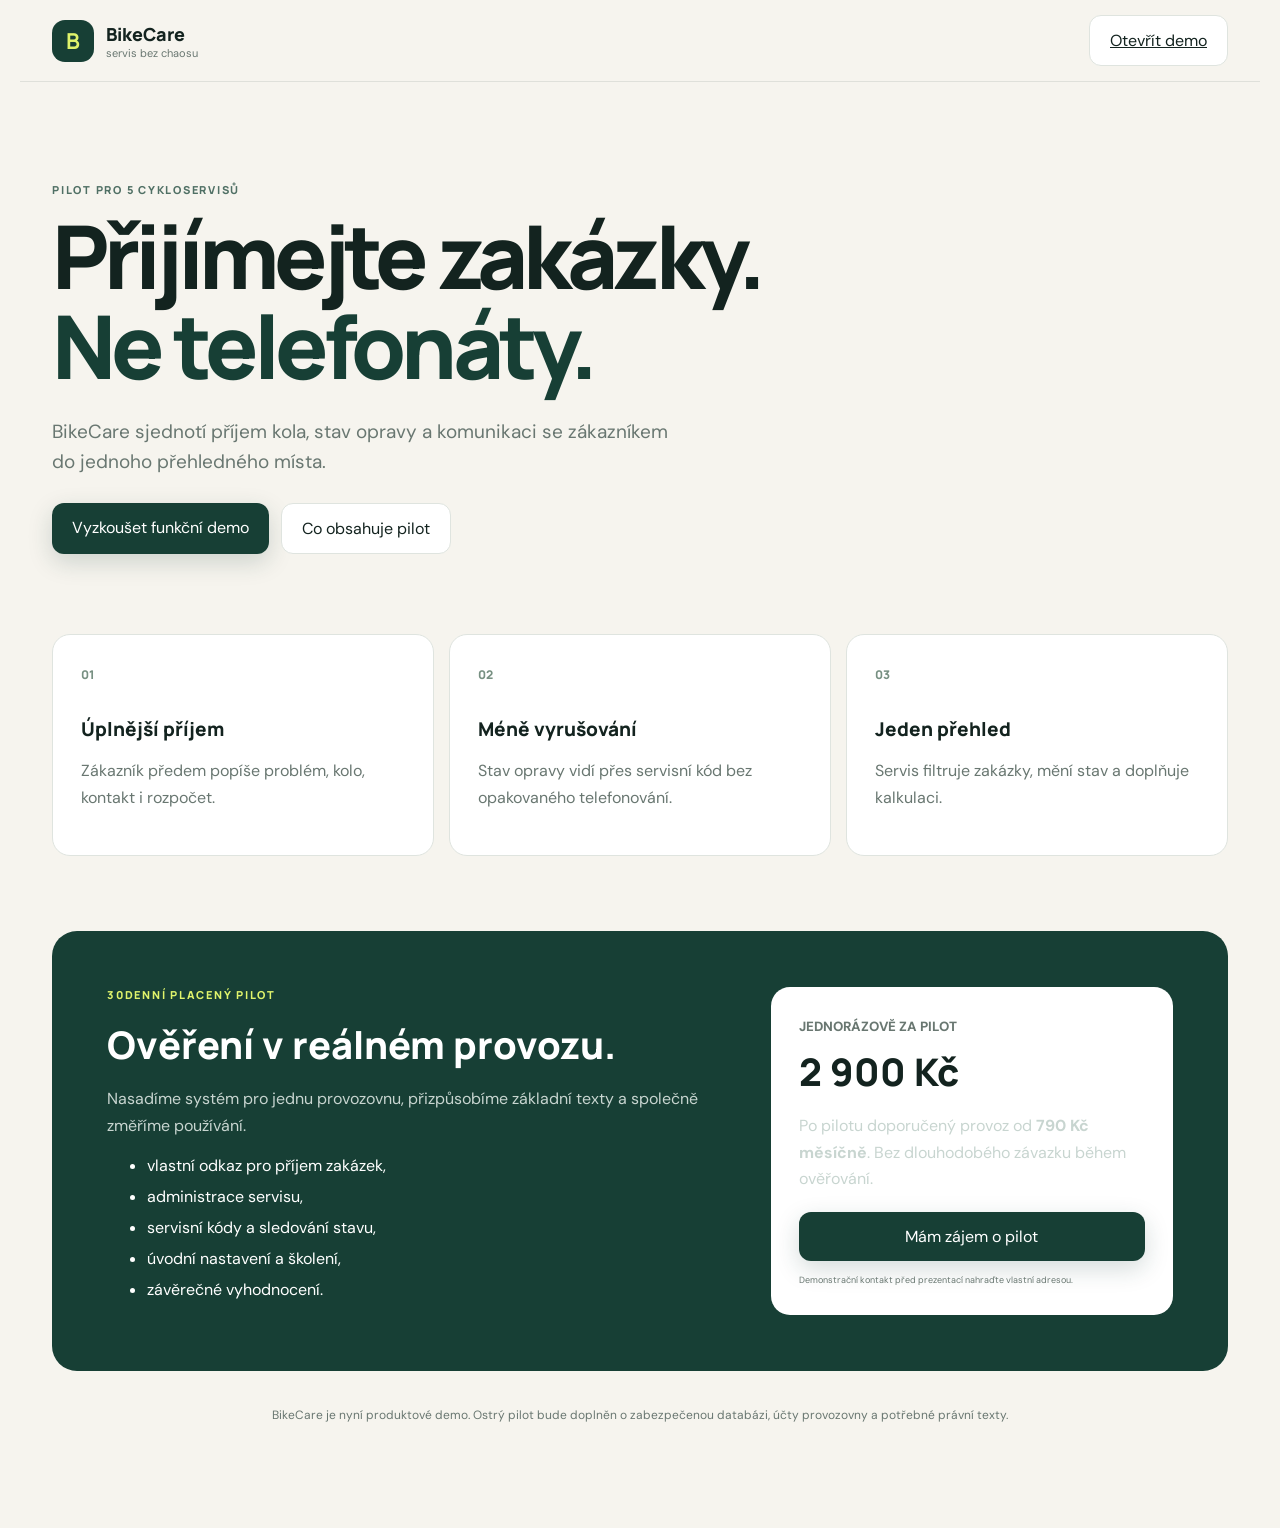
==== pilot.html @ c49219d4 "Add BikeCare pilot sales and deployment package" ====
<!doctype html><html lang="cs"><head><meta charset="UTF-8"><meta name="viewport" content="width=device-width,initial-scale=1"><meta name="description" content="Pilotní program BikeCare pro české cykloservisy."><title>BikeCare Pilot — digitální příjem pro cykloservisy</title><link rel="preconnect" href="https://fonts.googleapis.com"><link rel="preconnect" href="https://fonts.gstatic.com" crossorigin><link href="https://fonts.googleapis.com/css2?family=DM+Sans:wght@400;500;600;700&family=Manrope:wght@600;700;800&display=swap" rel="stylesheet"><link rel="stylesheet" href="styles.css"><link rel="stylesheet" href="sales.css"></head>
<body><header class="topbar"><a class="brand" href="index.html"><span class="brand-mark">B</span><span><strong>BikeCare</strong><small>servis bez chaosu</small></span></a><a class="btn secondary" href="index.html">Otevřít demo</a></header><main class="sales-page">
<section class="sales-hero"><p class="eyebrow">PILOT PRO 5 CYKLOSERVISŮ</p><h1>Přijímejte zakázky.<br><em>Ne telefonáty.</em></h1><p class="lead">BikeCare sjednotí příjem kola, stav opravy a komunikaci se zákazníkem do jednoho přehledného místa.</p><div class="hero-actions"><a class="btn primary" href="index.html">Vyzkoušet funkční demo</a><a class="btn secondary" href="#pilot">Co obsahuje pilot</a></div></section>
<section class="problem-grid"><article><b>01</b><h3>Úplnější příjem</h3><p>Zákazník předem popíše problém, kolo, kontakt i rozpočet.</p></article><article><b>02</b><h3>Méně vyrušování</h3><p>Stav opravy vidí přes servisní kód bez opakovaného telefonování.</p></article><article><b>03</b><h3>Jeden přehled</h3><p>Servis filtruje zakázky, mění stav a doplňuje kalkulaci.</p></article></section>
<section id="pilot" class="pilot-offer"><div><p class="eyebrow">30DENNÍ PLACENÝ PILOT</p><h2>Ověření v reálném provozu.</h2><p>Nasadíme systém pro jednu provozovnu, přizpůsobíme základní texty a společně změříme používání.</p><ul><li>vlastní odkaz pro příjem zakázek,</li><li>administrace servisu,</li><li>servisní kódy a sledování stavu,</li><li>úvodní nastavení a školení,</li><li>závěrečné vyhodnocení.</li></ul></div><aside class="price-card"><small>JEDNORÁZOVĚ ZA PILOT</small><strong>2 900 Kč</strong><p>Po pilotu doporučený provoz od <b>790 Kč měsíčně</b>. Bez dlouhodobého závazku během ověřování.</p><a class="btn primary" href="mailto:pilot@bikecare.cz?subject=Mám zájem o pilot BikeCare">Mám zájem o pilot</a><small class="fine">Demonstrační kontakt před prezentací nahraďte vlastní adresou.</small></aside></section>
<section class="pilot-note"><p>BikeCare je nyní produktové demo. Ostrý pilot bude doplněn o zabezpečenou databázi, účty provozovny a potřebné právní texty.</p></section></main></body></html>
---- styles.css ----
:root{--ink:#13231f;--forest:#173f35;--mint:#dff36b;--cream:#f6f4ee;--paper:#fff;--line:#dfe4df;--muted:#697771;--orange:#ef815d;--shadow:0 20px 60px rgba(20,50,42,.12)}*{box-sizing:border-box}body{margin:0;background:var(--cream);color:var(--ink);font-family:'DM Sans',system-ui,sans-serif}.app-shell{min-height:100vh}.topbar{height:82px;max-width:1240px;margin:auto;display:flex;align-items:center;justify-content:space-between;padding:0 32px;border-bottom:1px solid rgba(20,50,42,.1)}.brand{display:flex;align-items:center;gap:12px;color:var(--ink);text-decoration:none}.brand-mark{display:grid;place-items:center;width:42px;height:42px;border-radius:13px;background:var(--forest);color:var(--mint);font:bold 22px Manrope}.brand strong,.brand small{display:block}.brand strong{font:800 18px Manrope}.brand small{font-size:11px;color:var(--muted)}nav{display:flex;align-items:center;gap:6px}.nav-link,.back{border:0;background:transparent;font:600 14px inherit;padding:11px 14px;color:var(--ink);cursor:pointer;border-radius:10px}.nav-link:hover,.back:hover{background:#e9ece6}.admin-link{background:var(--ink);color:white;margin-left:8px}.admin-link:hover{background:var(--forest)}main{max-width:1240px;margin:auto;padding:0 32px}.view{display:none;animation:appear .25s ease}.view.active{display:block}@keyframes appear{from{opacity:0;transform:translateY(5px)}}.hero-view.active{min-height:calc(100vh - 82px);display:grid;grid-template-columns:1.15fr .85fr;gap:70px;align-items:center;padding:70px 0 100px}.eyebrow{font:800 11px Manrope;letter-spacing:.16em;color:#507065;margin:0 0 14px}.hero-copy h1{font:800 clamp(46px,6vw,78px)/1.03 Manrope;margin:0;letter-spacing:-.055em}.hero-copy h1 em{color:var(--forest);font-style:normal}.lead{font-size:19px;line-height:1.6;color:var(--muted);max-width:620px;margin:26px 0}.hero-actions{display:flex;gap:12px;flex-wrap:wrap}.hero-actions.center{justify-content:center}.btn{border:0;border-radius:12px;padding:14px 20px;font:700 14px inherit;cursor:pointer;transition:.18s}.btn:hover{transform:translateY(-2px)}.btn.primary{background:var(--forest);color:#fff;box-shadow:0 8px 24px rgba(23,63,53,.18)}.btn.secondary{background:#fff;color:var(--ink);border:1px solid var(--line)}.trust-row{display:flex;gap:20px;margin-top:28px;font-size:12px;color:var(--muted)}.hero-card{background:var(--paper);border-radius:26px;padding:25px;box-shadow:var(--shadow);transform:rotate(1.3deg)}.card-top{display:flex;justify-content:space-between;font-size:13px;font-weight:700}.live-dot{color:#2a7d5b}.bike-visual{display:grid;place-items:center;height:230px;font-size:115px;background:linear-gradient(145deg,#edf0e9,#f9faf7);border-radius:19px;margin:22px 0}.order-mini{display:flex;justify-content:space-between;align-items:center;gap:15px}.order-mini small,.order-mini strong{display:block}.order-mini small{color:var(--muted);margin-bottom:5px}.code,.big-code{font:800 14px Manrope;background:#eef1eb;padding:8px 10px;border-radius:8px}.progress{display:grid;grid-template-columns:repeat(4,1fr);gap:4px;margin-top:23px}.progress span{height:6px;border-radius:5px;background:#dde3dc}.progress span:nth-child(-n+2){background:var(--mint)}.progress-labels{display:flex;justify-content:space-between;color:var(--muted);font-size:9px;margin-top:6px}.form-view,.tracking-view,.admin-view{padding:55px 0 90px}.section-heading{max-width:720px;margin-bottom:32px}.section-heading.narrow{margin-left:auto;margin-right:auto;text-align:center}.section-heading h2,.admin-header h2,.centered-view h2{font:800 38px/1.15 Manrope;letter-spacing:-.035em;margin:7px 0 12px}.section-heading>p:last-child,.admin-header p,.muted{color:var(--muted)}.back{padding-left:0;margin-bottom:32px}.intake-grid{display:grid;grid-template-columns:1fr 1fr;gap:18px}.form-card{background:#fff;padding:26px;border-radius:18px;border:1px solid var(--line)}.form-card.full{grid-column:1/-1}.form-card h3{font:800 16px Manrope;margin:0 0 22px}.field-row{display:grid;grid-template-columns:1fr 1fr;gap:15px}label{display:block;font-size:12px;font-weight:700;margin-bottom:15px}input,textarea,select{width:100%;margin-top:7px;border:1px solid #d8ded8;background:#fbfcfa;border-radius:10px;padding:13px 14px;font:500 14px inherit;color:var(--ink);outline:none}input:focus,textarea:focus,select:focus{border-color:#58917e;box-shadow:0 0 0 3px rgba(88,145,126,.12)}textarea{resize:vertical}.bike-types{display:grid;grid-template-columns:repeat(4,1fr);gap:9px;margin-bottom:20px}.bike-types label{margin:0}.bike-types input{position:absolute;opacity:0;width:1px}.bike-types span{display:flex;flex-direction:column;align-items:center;gap:7px;padding:16px 6px;border:1px solid var(--line);border-radius:12px;cursor:pointer;font-size:23px}.bike-types b{font-size:11px}.bike-types input:checked+span{border-color:var(--forest);background:#f0f5e3;box-shadow:inset 0 0 0 1px var(--forest)}.consent{font-weight:500;color:var(--muted)}.consent input{width:auto;margin-right:7px}.submit{float:right;min-width:220px}.centered-view.active{display:flex;min-height:calc(100vh - 82px);flex-direction:column;align-items:center;justify-content:center;text-align:center}.success-icon{display:grid;place-items:center;width:72px;height:72px;border-radius:50%;background:var(--mint);font-size:30px;margin-bottom:22px}.big-code{border:0;color:var(--forest);font-size:25px;padding:13px 20px;cursor:pointer;margin:3px 0 12px}.tracking-search{display:flex;max-width:570px;margin:0 auto 24px;background:#fff;border:1px solid var(--line);padding:7px;border-radius:15px;box-shadow:0 10px 35px rgba(20,50,42,.08)}.tracking-search input{border:0;background:transparent;margin:0;font-size:18px;text-transform:uppercase}.tracking-search input:focus{box-shadow:none}.tracking-result{max-width:820px;margin:30px auto;background:white;padding:30px;border-radius:20px;box-shadow:var(--shadow)}.tracking-result.hidden,.hidden{display:none!important}.track-top{display:flex;justify-content:space-between;align-items:start;border-bottom:1px solid var(--line);padding-bottom:20px}.track-top h3{font:800 25px Manrope;margin:4px 0}.status-pill{display:inline-block;padding:7px 10px;border-radius:20px;background:#edf3d4;font-size:11px;font-weight:800}.timeline{display:grid;grid-template-columns:repeat(4,1fr);margin:34px 0}.timeline-step{position:relative;text-align:center;color:#9aa49f;font-size:11px;font-weight:700}.timeline-step:before{content:'';display:block;width:15px;height:15px;border-radius:50%;background:#d9ded9;margin:0 auto 11px;position:relative;z-index:2}.timeline-step:not(:last-child):after{content:'';height:3px;background:#d9ded9;position:absolute;left:50%;right:-50%;top:6px}.timeline-step.done:before,.timeline-step.done:not(:last-child):after{background:var(--forest)}.timeline-step.current:before{box-shadow:0 0 0 6px var(--mint);background:var(--forest)}.track-grid,.dialog-grid{display:grid;grid-template-columns:1fr 1fr;gap:14px}.info-box{background:#f6f7f3;padding:16px;border-radius:12px}.info-box small{display:block;color:var(--muted);margin-bottom:5px}.info-box strong{font-size:14px}.admin-header{display:flex;justify-content:space-between;align-items:end;margin-bottom:28px}.admin-header h2{margin:4px 0}.stats{display:grid;grid-template-columns:repeat(4,1fr);gap:14px;margin-bottom:18px}.stat-card{background:white;border:1px solid var(--line);border-radius:15px;padding:18px}.stat-card small{color:var(--muted)}.stat-card strong{display:block;font:800 28px Manrope;margin-top:8px}.admin-panel{background:#fff;border:1px solid var(--line);border-radius:18px;overflow:hidden}.panel-toolbar{display:flex;align-items:center;justify-content:space-between;padding:20px}.panel-toolbar h3{margin:0;font:800 18px Manrope}.toolbar-actions{display:flex;gap:8px}.toolbar-actions input,.toolbar-actions select{margin:0;width:260px;padding:10px}.toolbar-actions select{width:155px}.orders-table-wrap{overflow:auto}table{border-collapse:collapse;width:100%;font-size:12px}th{text-align:left;color:var(--muted);font-size:10px;letter-spacing:.08em;text-transform:uppercase;padding:12px 18px;background:#fafbf8}td{padding:15px 18px;border-top:1px solid #edf0ec;white-space:nowrap}td.issue{max-width:220px;overflow:hidden;text-overflow:ellipsis}.order-code{font-weight:800}.table-btn{background:#eef2ed;border:0;border-radius:7px;padding:7px 10px;cursor:pointer}.status-select{margin:0;padding:7px 9px;font-size:11px;min-width:120px}.empty{text-align:center;color:var(--muted);padding:45px}dialog{border:0;border-radius:20px;padding:0;width:min(640px,calc(100% - 30px));box-shadow:0 25px 100px rgba(0,0,0,.3)}dialog::backdrop{background:rgba(10,28,23,.55);backdrop-filter:blur(4px)}.dialog-inner{padding:30px;position:relative}.dialog-close{position:absolute;right:18px;top:15px;border:0;background:#eef1ed;width:34px;height:34px;border-radius:50%;font-size:21px;cursor:pointer}.dialog-inner h2{font:800 29px Manrope;margin:5px 0 20px}.dialog-actions{display:flex;gap:10px;margin-top:20px}.toast{position:fixed;bottom:25px;left:50%;transform:translate(-50%,20px);background:var(--ink);color:white;padding:12px 18px;border-radius:10px;opacity:0;pointer-events:none;transition:.25s;font-size:13px}.toast.show{opacity:1;transform:translate(-50%,0)}@media(max-width:850px){.topbar{padding:0 18px}.brand small{display:none}nav .nav-link:not(.admin-link){display:none}main{padding:0 18px}.hero-view.active{grid-template-columns:1fr;padding:50px 0;gap:40px}.hero-copy h1{font-size:48px}.hero-card{transform:none}.trust-row{flex-direction:column;gap:7px}.intake-grid{grid-template-columns:1fr}.form-card.full{grid-column:auto}.bike-types{grid-template-columns:1fr 1fr}.field-row,.track-grid,.dialog-grid{grid-template-columns:1fr}.stats{grid-template-columns:1fr 1fr}.admin-header,.panel-toolbar{align-items:stretch;flex-direction:column;gap:15px}.toolbar-actions{flex-direction:column}.toolbar-actions input,.toolbar-actions select{width:100%}.timeline-step{font-size:9px}.tracking-search{flex-direction:column}.section-heading h2,.admin-header h2{font-size:31px}}
---- sales.css ----
.sales-page{padding-bottom:90px}.sales-hero{padding:100px 0 80px;max-width:900px}.sales-hero h1{font:800 clamp(50px,7vw,88px)/1.02 Manrope;letter-spacing:-.055em;margin:0}.sales-hero h1 em{font-style:normal;color:var(--forest)}.sales-page a{text-decoration:none}.problem-grid{display:grid;grid-template-columns:repeat(3,1fr);gap:15px}.problem-grid article{background:#fff;border:1px solid var(--line);border-radius:18px;padding:28px}.problem-grid article>b{color:#779082;font:800 12px Manrope}.problem-grid h3{font:800 19px Manrope;margin:32px 0 8px}.problem-grid p,.pilot-offer p,.pilot-note{color:var(--muted);line-height:1.65}.pilot-offer{display:grid;grid-template-columns:1.2fr .8fr;gap:60px;align-items:center;margin-top:75px;padding:55px;background:var(--forest);color:#fff;border-radius:25px}.pilot-offer .eyebrow{color:var(--mint)}.pilot-offer h2{font:800 38px Manrope;margin:0 0 15px}.pilot-offer p{color:#c8d5d0}.pilot-offer li{margin:10px 0}.price-card{background:#fff;color:var(--ink);border-radius:19px;padding:28px}.price-card>small{color:var(--muted);font-weight:800}.price-card>strong{display:block;font:800 38px Manrope;margin:9px 0}.price-card .btn{display:block;text-align:center;margin-top:20px}.price-card .fine{display:block;font-weight:400;font-size:9px;line-height:1.4;margin-top:13px}.pilot-note{max-width:800px;margin:35px auto 0;text-align:center;font-size:12px}@media(max-width:850px){.problem-grid,.pilot-offer{grid-template-columns:1fr}.sales-hero{padding:60px 0}.pilot-offer{padding:28px;gap:25px}.sales-page{padding:0 0 60px}}
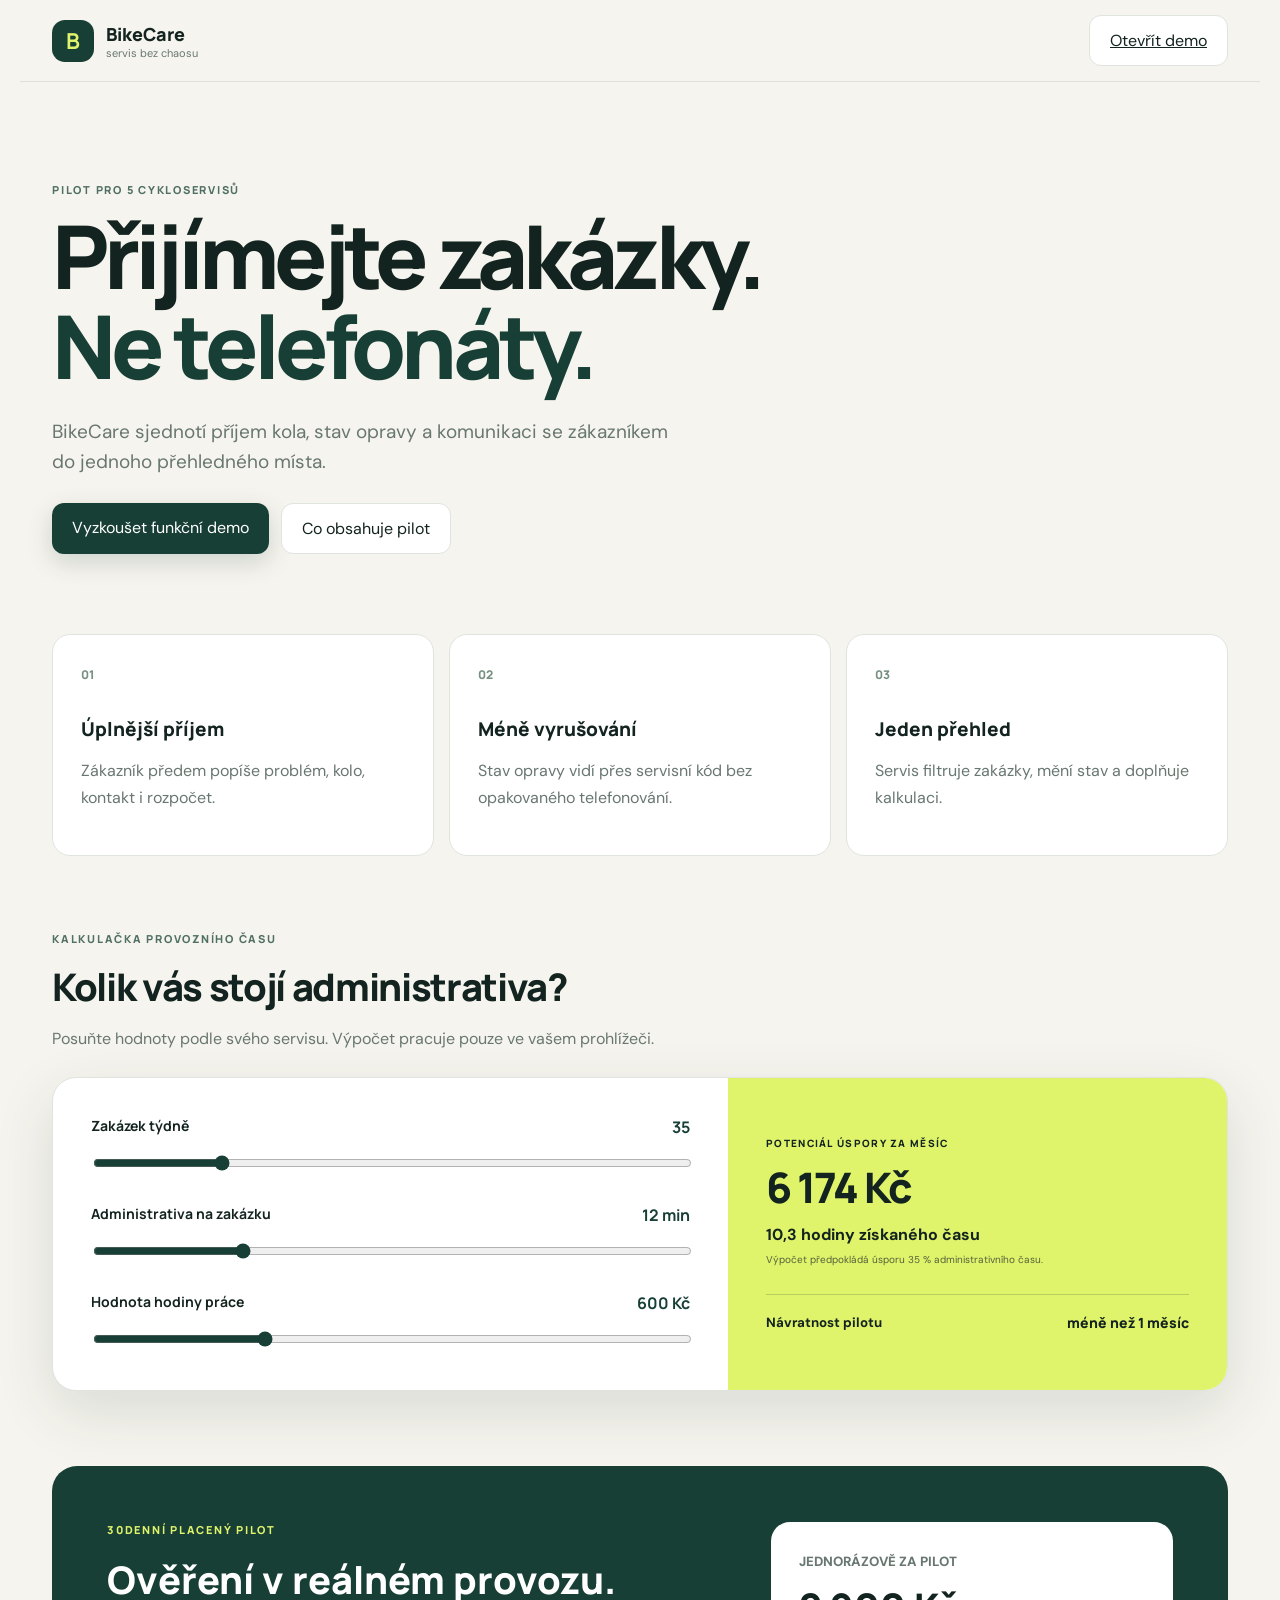
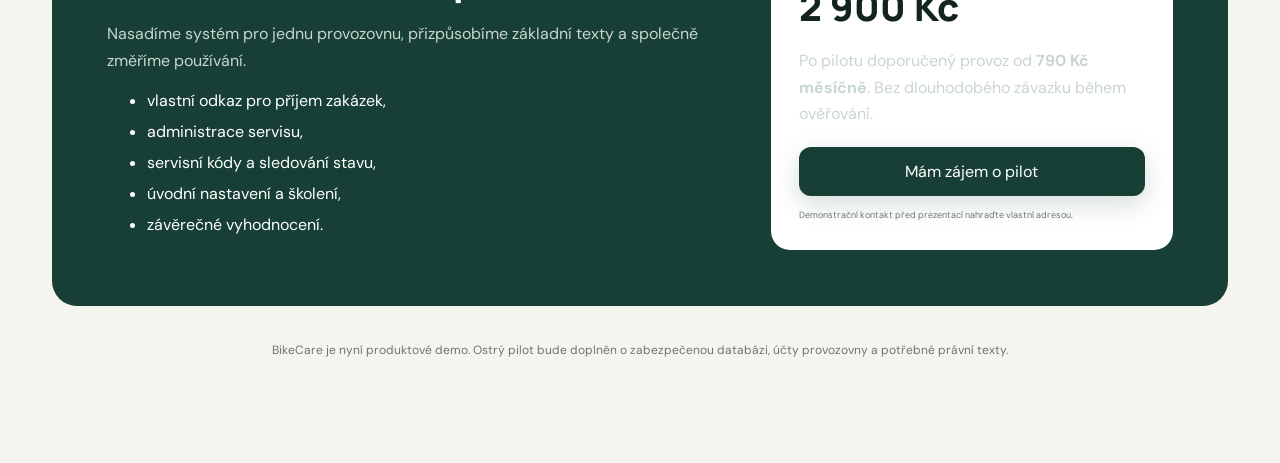
==== commit 8afe4c2f: "Add interactive service ROI calculator" ====
--- a/pilot.html
+++ b/pilot.html
@@ -1,6 +1,7 @@
-<!doctype html><html lang="cs"><head><meta charset="UTF-8"><meta name="viewport" content="width=device-width,initial-scale=1"><meta name="description" content="Pilotní program BikeCare pro české cykloservisy."><title>BikeCare Pilot — digitální příjem pro cykloservisy</title><link rel="preconnect" href="https://fonts.googleapis.com"><link rel="preconnect" href="https://fonts.gstatic.com" crossorigin><link href="https://fonts.googleapis.com/css2?family=DM+Sans:wght@400;500;600;700&family=Manrope:wght@600;700;800&display=swap" rel="stylesheet"><link rel="stylesheet" href="styles.css"><link rel="stylesheet" href="sales.css"></head>
+<!doctype html><html lang="cs"><head><meta charset="UTF-8"><meta name="viewport" content="width=device-width,initial-scale=1"><meta name="description" content="Pilotní program BikeCare pro české cykloservisy."><title>BikeCare Pilot — digitální příjem pro cykloservisy</title><link rel="preconnect" href="https://fonts.googleapis.com"><link rel="preconnect" href="https://fonts.gstatic.com" crossorigin><link href="https://fonts.googleapis.com/css2?family=DM+Sans:wght@400;500;600;700&family=Manrope:wght@600;700;800&display=swap" rel="stylesheet"><link rel="stylesheet" href="styles.css"><link rel="stylesheet" href="sales.css"><link rel="stylesheet" href="roi.css"></head>
 <body><header class="topbar"><a class="brand" href="index.html"><span class="brand-mark">B</span><span><strong>BikeCare</strong><small>servis bez chaosu</small></span></a><a class="btn secondary" href="index.html">Otevřít demo</a></header><main class="sales-page">
 <section class="sales-hero"><p class="eyebrow">PILOT PRO 5 CYKLOSERVISŮ</p><h1>Přijímejte zakázky.<br><em>Ne telefonáty.</em></h1><p class="lead">BikeCare sjednotí příjem kola, stav opravy a komunikaci se zákazníkem do jednoho přehledného místa.</p><div class="hero-actions"><a class="btn primary" href="index.html">Vyzkoušet funkční demo</a><a class="btn secondary" href="#pilot">Co obsahuje pilot</a></div></section>
 <section class="problem-grid"><article><b>01</b><h3>Úplnější příjem</h3><p>Zákazník předem popíše problém, kolo, kontakt i rozpočet.</p></article><article><b>02</b><h3>Méně vyrušování</h3><p>Stav opravy vidí přes servisní kód bez opakovaného telefonování.</p></article><article><b>03</b><h3>Jeden přehled</h3><p>Servis filtruje zakázky, mění stav a doplňuje kalkulaci.</p></article></section>
+<section class="roi-section"><div class="roi-heading"><p class="eyebrow">KALKULAČKA PROVOZNÍHO ČASU</p><h2>Kolik vás stojí administrativa?</h2><p>Posuňte hodnoty podle svého servisu. Výpočet pracuje pouze ve vašem prohlížeči.</p></div><div class="roi-card"><div class="roi-inputs"><label>Zakázek týdně <output id="jobs-output">35</output><input id="jobs" type="range" min="5" max="150" value="35" step="5"></label><label>Administrativa na zakázku <output id="minutes-output">12 min</output><input id="minutes" type="range" min="3" max="40" value="12"></label><label>Hodnota hodiny práce <output id="rate-output">600 Kč</output><input id="rate" type="range" min="250" max="1500" value="600" step="50"></label></div><div class="roi-result"><small>POTENCIÁL ÚSPORY ZA MĚSÍC</small><strong id="savings">3 528 Kč</strong><p id="hours">5,9 hodiny získaného času</p><span>Výpočet předpokládá úsporu 35 % administrativního času.</span><div class="payback"><small>Návratnost pilotu</small><b id="payback">méně než 1 měsíc</b></div></div></div></section>
 <section id="pilot" class="pilot-offer"><div><p class="eyebrow">30DENNÍ PLACENÝ PILOT</p><h2>Ověření v reálném provozu.</h2><p>Nasadíme systém pro jednu provozovnu, přizpůsobíme základní texty a společně změříme používání.</p><ul><li>vlastní odkaz pro příjem zakázek,</li><li>administrace servisu,</li><li>servisní kódy a sledování stavu,</li><li>úvodní nastavení a školení,</li><li>závěrečné vyhodnocení.</li></ul></div><aside class="price-card"><small>JEDNORÁZOVĚ ZA PILOT</small><strong>2 900 Kč</strong><p>Po pilotu doporučený provoz od <b>790 Kč měsíčně</b>. Bez dlouhodobého závazku během ověřování.</p><a class="btn primary" href="mailto:pilot@bikecare.cz?subject=Mám zájem o pilot BikeCare">Mám zájem o pilot</a><small class="fine">Demonstrační kontakt před prezentací nahraďte vlastní adresou.</small></aside></section>
-<section class="pilot-note"><p>BikeCare je nyní produktové demo. Ostrý pilot bude doplněn o zabezpečenou databázi, účty provozovny a potřebné právní texty.</p></section></main></body></html>
+<section class="pilot-note"><p>BikeCare je nyní produktové demo. Ostrý pilot bude doplněn o zabezpečenou databázi, účty provozovny a potřebné právní texty.</p></section></main><script src="roi.js"></script></body></html>
--- a/roi.css
+++ b/roi.css
@@ -0,0 +1 @@
+.roi-section{margin:75px 0}.roi-heading{max-width:650px;margin-bottom:28px}.roi-heading h2{font:800 38px Manrope;letter-spacing:-.035em;margin:0 0 10px}.roi-heading>p:last-child{color:var(--muted)}.roi-card{display:grid;grid-template-columns:1.15fr .85fr;background:#fff;border:1px solid var(--line);border-radius:24px;overflow:hidden;box-shadow:var(--shadow)}.roi-inputs{display:grid;gap:28px;padding:38px}.roi-inputs label{font:700 14px Manrope;margin:0}.roi-inputs output{float:right;color:var(--forest);font-size:16px}.roi-inputs input[type=range]{padding:0;margin-top:16px;accent-color:var(--forest);box-shadow:none}.roi-result{display:flex;flex-direction:column;justify-content:center;background:var(--mint);padding:38px}.roi-result>small{font:800 10px Manrope;letter-spacing:.13em}.roi-result>strong{font:800 42px Manrope;letter-spacing:-.04em;margin:8px 0}.roi-result p{font-weight:700;margin:0 0 8px}.roi-result>span{font-size:10px;color:#55613b}.payback{border-top:1px solid rgba(20,50,42,.2);margin-top:28px;padding-top:18px;display:flex;justify-content:space-between;align-items:center}.payback small{font-weight:700}.payback b{font:800 14px Manrope}@media(max-width:850px){.roi-card{grid-template-columns:1fr}.roi-heading h2{font-size:31px}.roi-inputs,.roi-result{padding:26px}}
